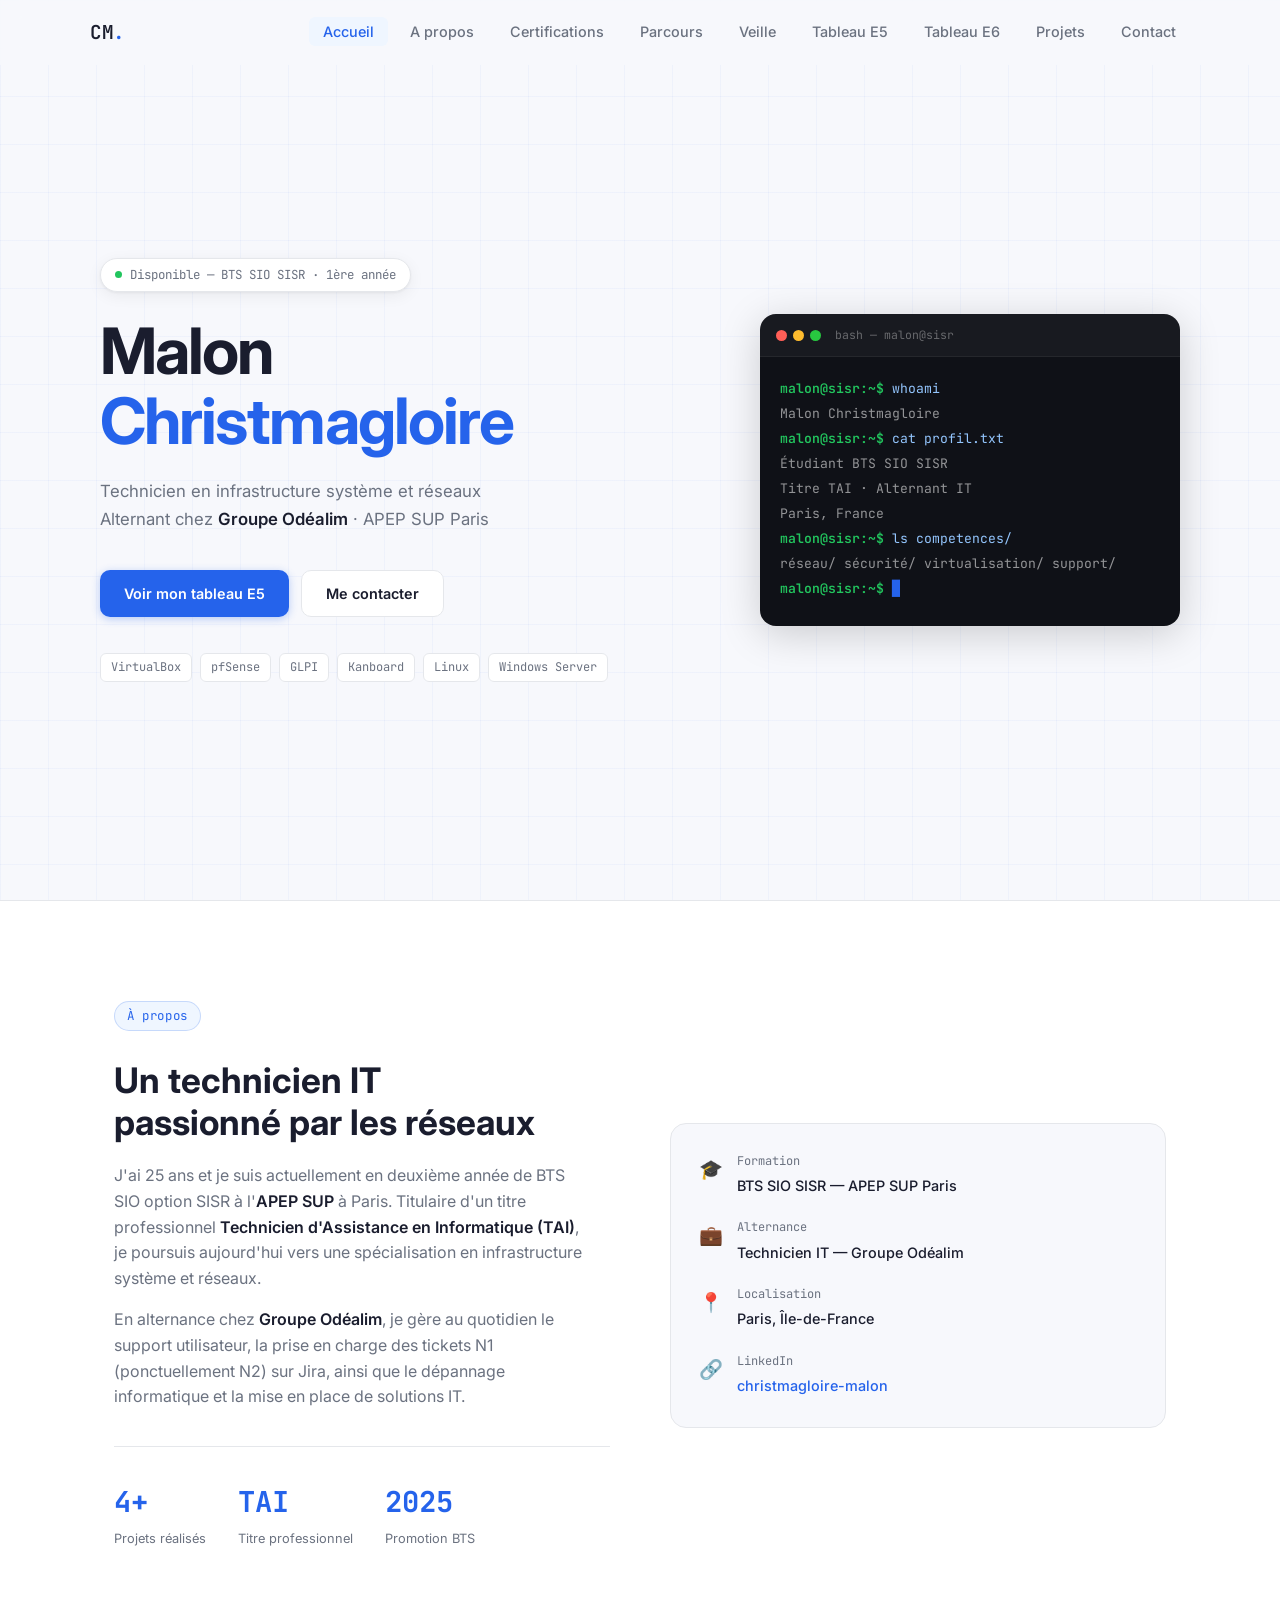
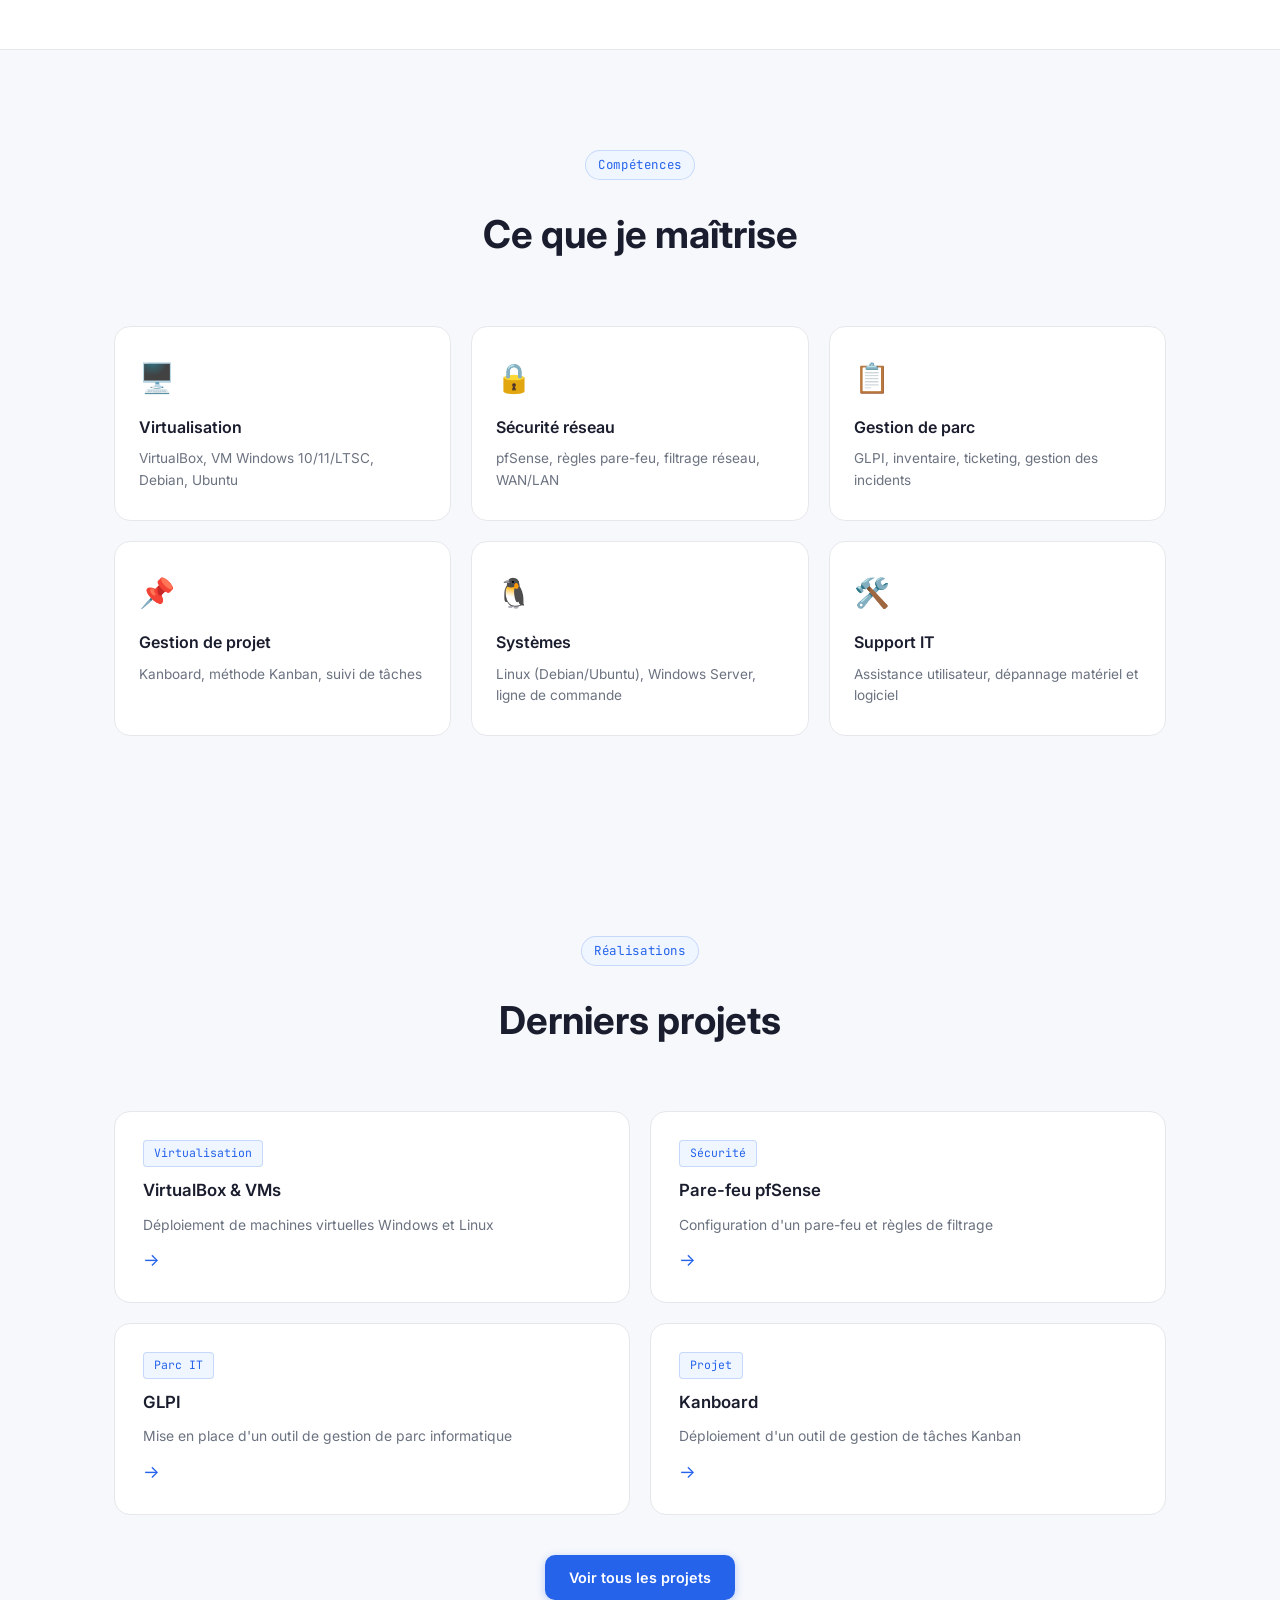
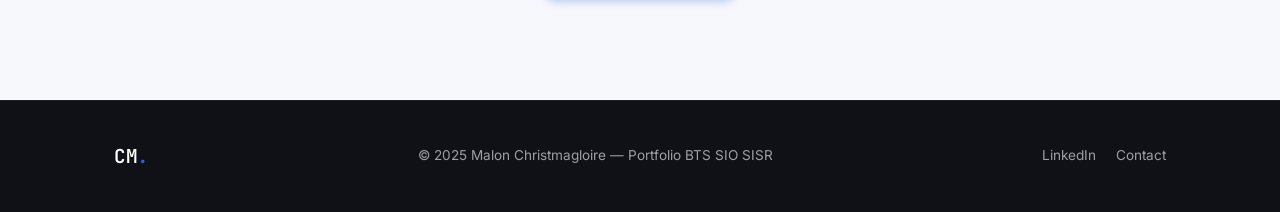
==== portfolio/index.html @ b747b964 "Premier commit - portfolio BTS SIO SISR" ====
<!DOCTYPE html>
<html lang="fr">
<head>
  <meta charset="UTF-8" />
  <meta name="viewport" content="width=device-width, initial-scale=1.0"/>
  <title>Malon Christmagloire — Portfolio BTS SIO SISR</title>
  <link rel="stylesheet" href="css/style.css" />
  <link href="https://fonts.googleapis.com/css2?family=Inter:wght@300;400;500;600;700&family=JetBrains+Mono:wght@400;600&display=swap" rel="stylesheet"/>
</head>
<body>

  <!-- NAV -->
  <nav class="navbar" id="navbar">
    <div class="nav-inner">
      <a href="index.html" class="nav-logo">CM<span class="accent">.</span></a>
      <ul class="nav-links">
        <li><a href="index.html" class="active">Accueil</a></li>
        <li><a href="pages/apropos.html">A propos</a></li>
        <li><a href="pages/Certifications.html">Certifications</a></li>
        <li><a href="pages/parcours.html">Parcours</a></li>
        <li><a href="pages/veille.html">Veille</a></li>
        <li><a href="pages/e5.html">Tableau E5</a></li>
        <li><a href="pages/e6.html">Tableau E6</a></li>
        <li><a href="pages/projets.html">Projets</a></li>
        <li><a href="pages/contact.html">Contact</a></li>
      </ul>
      <button class="burger" id="burger" aria-label="Menu">
        <span></span><span></span><span></span>
      </button>
    </div>
  </nav>

  <!-- HERO -->
  <section class="hero">
    <div class="hero-bg-grid"></div>
    <div class="hero-content">
      <div class="hero-badge reveal">
        <span class="dot"></span> Disponible — BTS SIO SISR · 1ère année
      </div>
      <h1 class="hero-title reveal">
        Malon<br><span class="accent">Christmagloire</span>
      </h1>
      <p class="hero-sub reveal">
        Technicien en infrastructure système et réseaux<br>
        Alternant chez <strong>Groupe Odéalim</strong> · APEP SUP Paris
      </p>
      <div class="hero-actions reveal">
        <a href="pages/e5.html" class="btn btn-primary">Voir mon tableau E5</a>
        <a href="pages/contact.html" class="btn btn-ghost">Me contacter</a>
      </div>
      <div class="hero-stack reveal">
        <span class="tag">VirtualBox</span>
        <span class="tag">pfSense</span>
        <span class="tag">GLPI</span>
        <span class="tag">Kanboard</span>
        <span class="tag">Linux</span>
        <span class="tag">Windows Server</span>
      </div>
    </div>
    <div class="hero-visual reveal">
      <div class="terminal">
        <div class="terminal-bar">
          <span class="t-dot red"></span>
          <span class="t-dot yellow"></span>
          <span class="t-dot green"></span>
          <span class="t-title">bash — malon@sisr</span>
        </div>
        <div class="terminal-body">
          <p><span class="t-prompt">malon@sisr:~$</span> <span class="t-cmd typed">whoami</span></p>
          <p class="t-out">Malon Christmagloire</p>
          <p><span class="t-prompt">malon@sisr:~$</span> <span class="t-cmd">cat profil.txt</span></p>
          <p class="t-out">Étudiant BTS SIO SISR</p>
          <p class="t-out">Titre TAI · Alternant IT</p>
          <p class="t-out">Paris, France</p>
          <p><span class="t-prompt">malon@sisr:~$</span> <span class="t-cmd">ls competences/</span></p>
          <p class="t-out accent-text">réseau/  sécurité/  virtualisation/  support/</p>
          <p><span class="t-prompt">malon@sisr:~$</span> <span class="t-cursor">█</span></p>
        </div>
      </div>
    </div>
  </section>

  <!-- À PROPOS -->
  <section class="section about" id="about">
    <div class="container">
      <div class="about-grid">
        <div class="about-text reveal">
          <span class="section-label">À propos</span>
          <h2>Un technicien IT<br>passionné par les réseaux</h2>
          <p>
            J'ai 25 ans et je suis actuellement en deuxième année de BTS SIO option SISR 
            à l'<strong>APEP SUP</strong> à Paris. Titulaire d'un titre professionnel 
            <strong>Technicien d'Assistance en Informatique (TAI)</strong>, je poursuis 
            aujourd'hui vers une spécialisation en infrastructure système et réseaux.
          </p>
          <p>
            En alternance chez <strong>Groupe Odéalim</strong>, je gère au quotidien 
            le support utilisateur, la prise en charge des tickets N1 (ponctuellement N2) sur Jira, ainsi que le dépannage informatique et la mise en place 
            de solutions IT.
          </p>
          <div class="about-stats">
            <div class="stat">
              <span class="stat-num">4+</span>
              <span class="stat-label">Projets réalisés</span>
            </div>
            <div class="stat">
              <span class="stat-num">TAI</span>
              <span class="stat-label">Titre professionnel</span>
            </div>
            <div class="stat">
              <span class="stat-num">2025</span>
              <span class="stat-label">Promotion BTS</span>
            </div>
          </div>
        </div>
        <div class="about-card reveal">
          <div class="info-card">
            <div class="info-row">
              <span class="info-icon">🎓</span>
              <div>
                <span class="info-title">Formation</span>
                <span class="info-val">BTS SIO SISR — APEP SUP Paris</span>
              </div>
            </div>
            <div class="info-row">
              <span class="info-icon">💼</span>
              <div>
                <span class="info-title">Alternance</span>
                <span class="info-val">Technicien IT — Groupe Odéalim</span>
              </div>
            </div>
            <div class="info-row">
              <span class="info-icon">📍</span>
              <div>
                <span class="info-title">Localisation</span>
                <span class="info-val">Paris, Île-de-France</span>
              </div>
            </div>
            <div class="info-row">
              <span class="info-icon">🔗</span>
              <div>
                <span class="info-title">LinkedIn</span>
                <a href="https://www.linkedin.com/in/christmagloire-malon-9b377a1b6/" target="_blank" class="info-link">christmagloire-malon</a>
              </div>
            </div>
          </div>
        </div>
      </div>
    </div>
  </section>

  <!-- COMPÉTENCES -->
  <section class="section skills-section">
    <div class="container">
      <div class="section-header reveal">
        <span class="section-label">Compétences</span>
        <h2>Ce que je maîtrise</h2>
      </div>
      <div class="skills-grid">
        <div class="skill-card reveal">
          <div class="skill-icon">🖥️</div>
          <h3>Virtualisation</h3>
          <p>VirtualBox, VM Windows 10/11/LTSC, Debian, Ubuntu</p>
        </div>
        <div class="skill-card reveal">
          <div class="skill-icon">🔒</div>
          <h3>Sécurité réseau</h3>
          <p>pfSense, règles pare-feu, filtrage réseau, WAN/LAN</p>
        </div>
        <div class="skill-card reveal">
          <div class="skill-icon">📋</div>
          <h3>Gestion de parc</h3>
          <p>GLPI, inventaire, ticketing, gestion des incidents</p>
        </div>
        <div class="skill-card reveal">
          <div class="skill-icon">📌</div>
          <h3>Gestion de projet</h3>
          <p>Kanboard, méthode Kanban, suivi de tâches</p>
        </div>
        <div class="skill-card reveal">
          <div class="skill-icon">🐧</div>
          <h3>Systèmes</h3>
          <p>Linux (Debian/Ubuntu), Windows Server, ligne de commande</p>
        </div>
        <div class="skill-card reveal">
          <div class="skill-icon">🛠️</div>
          <h3>Support IT</h3>
          <p>Assistance utilisateur, dépannage matériel et logiciel</p>
        </div>
      </div>
    </div>
  </section>

  <!-- PROJETS APERÇU -->
  <section class="section projects-preview">
    <div class="container">
      <div class="section-header reveal">
        <span class="section-label">Réalisations</span>
        <h2>Derniers projets</h2>
      </div>
      <div class="projects-grid">
        <a href="pages/projets.html#virtualbox" class="project-card reveal">
          <div class="project-tag">Virtualisation</div>
          <h3>VirtualBox & VMs</h3>
          <p>Déploiement de machines virtuelles Windows et Linux</p>
          <span class="project-arrow">→</span>
        </a>
        <a href="pages/projets.html#pfsense" class="project-card reveal">
          <div class="project-tag">Sécurité</div>
          <h3>Pare-feu pfSense</h3>
          <p>Configuration d'un pare-feu et règles de filtrage</p>
          <span class="project-arrow">→</span>
        </a>
        <a href="pages/projets.html#glpi" class="project-card reveal">
          <div class="project-tag">Parc IT</div>
          <h3>GLPI</h3>
          <p>Mise en place d'un outil de gestion de parc informatique</p>
          <span class="project-arrow">→</span>
        </a>
        <a href="pages/projets.html#kanboard" class="project-card reveal">
          <div class="project-tag">Projet</div>
          <h3>Kanboard</h3>
          <p>Déploiement d'un outil de gestion de tâches Kanban</p>
          <span class="project-arrow">→</span>
        </a>
      </div>
      <div class="center reveal">
        <a href="pages/projets.html" class="btn btn-primary">Voir tous les projets</a>
      </div>
    </div>
  </section>

  <!-- FOOTER -->
  <footer class="footer">
    <div class="container">
      <div class="footer-inner">
        <span class="nav-logo">CM<span class="accent">.</span></span>
        <p>© 2025 Malon Christmagloire — Portfolio BTS SIO SISR</p>
        <div class="footer-links">
          <a href="https://www.linkedin.com/in/christmagloire-malon-9b377a1b6/" target="_blank">LinkedIn</a>
          <a href="pages/contact.html">Contact</a>
        </div>
      </div>
    </div>
  </footer>

  <script src="js/main.js"></script>
</body>
</html>
---- portfolio/css/style.css ----
/* ============================================
   PORTFOLIO — Malon Christmagloire
   BTS SIO SISR — Style tech clair + professionnel
   ============================================ */

/* TOKENS */
:root {
  --bg:          #F7F8FC;
  --bg-card:     #FFFFFF;
  --bg-dark:     #0F1117;
  --text:        #1A1D2E;
  --text-muted:  #6B7280;
  --accent:      #2563EB;
  --accent-light:#EFF6FF;
  --accent-glow: rgba(37,99,235,0.15);
  --border:      #E5E7EB;
  --border-strong:#CBD5E1;
  --mono:        'JetBrains Mono', monospace;
  --sans:        'Inter', system-ui, sans-serif;
  --radius:      10px;
  --radius-lg:   16px;
  --shadow:      0 1px 3px rgba(0,0,0,0.06), 0 4px 16px rgba(0,0,0,0.06);
  --shadow-hover:0 4px 24px rgba(37,99,235,0.15);
  --transition:  0.3s cubic-bezier(0.4, 0, 0.2, 1);
}

/* RESET */
*, *::before, *::after { box-sizing: border-box; margin: 0; padding: 0; }
html { scroll-behavior: smooth; }
body {
  font-family: var(--sans);
  background: var(--bg);
  color: var(--text);
  line-height: 1.6;
  overflow-x: hidden;
}
a { color: inherit; text-decoration: none; }
img { max-width: 100%; display: block; }

/* UTILS */
.container { max-width: 1100px; margin: 0 auto; padding: 0 24px; }
.accent { color: var(--accent); }
.accent-text { color: var(--accent); }
.center { text-align: center; margin-top: 40px; }
.section { padding: 100px 0; }
.section-label {
  display: inline-block;
  font-family: var(--mono);
  font-size: 0.78rem;
  color: var(--accent);
  background: var(--accent-light);
  border: 1px solid rgba(37,99,235,0.2);
  padding: 4px 12px;
  border-radius: 20px;
  margin-bottom: 16px;
  letter-spacing: 0.05em;
}
.section-header { text-align: center; margin-bottom: 60px; }
.section-header h2 { font-size: clamp(1.8rem, 3vw, 2.4rem); font-weight: 700; margin-top: 8px; }

/* REVEAL ANIMATION */
.reveal {
  opacity: 0;
  transform: translateY(28px);
  transition: opacity 0.6s var(--transition), transform 0.6s var(--transition);
}
.reveal.visible {
  opacity: 1;
  transform: translateY(0);
}
@media (prefers-reduced-motion: reduce) {
  .reveal { opacity: 1; transform: none; transition: none; }
}

/* NAVBAR */
.navbar {
  position: fixed;
  top: 0; left: 0; right: 0;
  z-index: 100;
  padding: 0 24px;
  background: rgba(247,248,252,0.85);
  backdrop-filter: blur(12px);
  border-bottom: 1px solid transparent;
  transition: border-color var(--transition), box-shadow var(--transition);
}
.navbar.scrolled {
  border-bottom-color: var(--border);
  box-shadow: 0 1px 12px rgba(0,0,0,0.06);
}
.nav-inner {
  max-width: 1100px;
  margin: 0 auto;
  height: 64px;
  display: flex;
  align-items: center;
  justify-content: space-between;
}
.nav-logo {
  font-family: var(--mono);
  font-size: 1.2rem;
  font-weight: 600;
  color: var(--text);
  letter-spacing: -0.02em;
}
.nav-links {
  display: flex;
  gap: 8px;
  list-style: none;
}
.nav-links a {
  font-size: 0.9rem;
  font-weight: 500;
  color: var(--text-muted);
  padding: 6px 14px;
  border-radius: 6px;
  transition: color var(--transition), background var(--transition);
}
.nav-links a:hover, .nav-links a.active {
  color: var(--accent);
  background: var(--accent-light);
}
.burger {
  display: none;
  flex-direction: column;
  gap: 5px;
  background: none;
  border: none;
  cursor: pointer;
  padding: 4px;
}
.burger span {
  display: block;
  width: 22px;
  height: 2px;
  background: var(--text);
  border-radius: 2px;
  transition: var(--transition);
}

/* HERO */
.hero {
  min-height: 100vh;
  display: grid;
  grid-template-columns: 1fr 1fr;
  align-items: center;
  gap: 60px;
  padding: 120px 60px 80px;
  max-width: 1200px;
  margin: 0 auto;
  position: relative;
}
.hero-bg-grid {
  position: fixed;
  inset: 0;
  background-image:
    linear-gradient(rgba(37,99,235,0.04) 1px, transparent 1px),
    linear-gradient(90deg, rgba(37,99,235,0.04) 1px, transparent 1px);
  background-size: 48px 48px;
  pointer-events: none;
  z-index: -1;
}
.hero-badge {
  display: inline-flex;
  align-items: center;
  gap: 8px;
  font-family: var(--mono);
  font-size: 0.78rem;
  color: var(--text-muted);
  background: var(--bg-card);
  border: 1px solid var(--border);
  padding: 6px 14px;
  border-radius: 20px;
  margin-bottom: 24px;
  box-shadow: var(--shadow);
}
.dot {
  width: 7px; height: 7px;
  border-radius: 50%;
  background: #22C55E;
  animation: pulse 2s infinite;
}
@keyframes pulse {
  0%, 100% { opacity: 1; transform: scale(1); }
  50% { opacity: 0.5; transform: scale(0.85); }
}
.hero-title {
  font-size: clamp(2.8rem, 5vw, 4.2rem);
  font-weight: 700;
  line-height: 1.1;
  letter-spacing: -0.03em;
  margin-bottom: 20px;
}
.hero-sub {
  font-size: 1.05rem;
  color: var(--text-muted);
  margin-bottom: 36px;
  line-height: 1.7;
}
.hero-sub strong { color: var(--text); font-weight: 600; }
.hero-actions {
  display: flex;
  gap: 12px;
  flex-wrap: wrap;
  margin-bottom: 36px;
}
.hero-stack {
  display: flex;
  flex-wrap: wrap;
  gap: 8px;
}

/* BUTTONS */
.btn {
  display: inline-flex;
  align-items: center;
  gap: 8px;
  padding: 11px 24px;
  border-radius: var(--radius);
  font-size: 0.9rem;
  font-weight: 600;
  transition: all var(--transition);
  cursor: pointer;
  border: none;
}
.btn-primary {
  background: var(--accent);
  color: #fff;
  box-shadow: 0 2px 8px rgba(37,99,235,0.3);
}
.btn-primary:hover {
  background: #1d4ed8;
  box-shadow: 0 4px 16px rgba(37,99,235,0.4);
  transform: translateY(-1px);
}
.btn-ghost {
  background: var(--bg-card);
  color: var(--text);
  border: 1px solid var(--border);
}
.btn-ghost:hover {
  border-color: var(--accent);
  color: var(--accent);
  transform: translateY(-1px);
}

/* TAGS */
.tag {
  font-family: var(--mono);
  font-size: 0.75rem;
  background: var(--bg-card);
  border: 1px solid var(--border);
  padding: 4px 10px;
  border-radius: 6px;
  color: var(--text-muted);
  transition: border-color var(--transition), color var(--transition);
}
.tag:hover { border-color: var(--accent); color: var(--accent); }

/* TERMINAL */
.hero-visual { display: flex; justify-content: flex-end; }
.terminal {
  width: 100%;
  max-width: 420px;
  background: var(--bg-dark);
  border-radius: var(--radius-lg);
  overflow: hidden;
  box-shadow: 0 8px 40px rgba(0,0,0,0.18), 0 0 0 1px rgba(255,255,255,0.06);
  font-family: var(--mono);
}
.terminal-bar {
  display: flex;
  align-items: center;
  gap: 6px;
  padding: 12px 16px;
  background: rgba(255,255,255,0.04);
  border-bottom: 1px solid rgba(255,255,255,0.06);
}
.t-dot {
  width: 11px; height: 11px;
  border-radius: 50%;
}
.t-dot.red    { background: #FF5F57; }
.t-dot.yellow { background: #FEBC2E; }
.t-dot.green  { background: #28C840; }
.t-title {
  font-size: 0.72rem;
  color: rgba(255,255,255,0.35);
  margin-left: 8px;
}
.terminal-body {
  padding: 20px 20px 24px;
  font-size: 0.82rem;
  line-height: 1.9;
  color: rgba(255,255,255,0.75);
}
.t-prompt { color: #22C55E; font-weight: 600; }
.t-cmd { color: #93C5FD; }
.t-out { color: rgba(255,255,255,0.55); padding-left: 0; }
.t-cursor {
  color: var(--accent);
  animation: blink 1.2s step-end infinite;
}
@keyframes blink { 0%,100%{opacity:1} 50%{opacity:0} }

/* ABOUT */
.about { background: var(--bg-card); border-top: 1px solid var(--border); border-bottom: 1px solid var(--border); }
.about-grid { display: grid; grid-template-columns: 1fr 1fr; gap: 60px; align-items: center; }
.about-text h2 { font-size: clamp(1.6rem, 3vw, 2.2rem); font-weight: 700; margin: 12px 0 20px; line-height: 1.2; }
.about-text p { color: var(--text-muted); margin-bottom: 16px; max-width: 480px; }
.about-text strong { color: var(--text); font-weight: 600; }
.about-stats {
  display: flex;
  gap: 32px;
  margin-top: 36px;
  padding-top: 32px;
  border-top: 1px solid var(--border);
}
.stat { display: flex; flex-direction: column; gap: 4px; }
.stat-num { font-size: 1.8rem; font-weight: 700; color: var(--accent); font-family: var(--mono); }
.stat-label { font-size: 0.8rem; color: var(--text-muted); }

.info-card {
  background: var(--bg);
  border: 1px solid var(--border);
  border-radius: var(--radius-lg);
  padding: 28px;
  display: flex;
  flex-direction: column;
  gap: 20px;
}
.info-row { display: flex; align-items: flex-start; gap: 14px; }
.info-icon { font-size: 1.2rem; margin-top: 2px; }
.info-title { display: block; font-size: 0.75rem; color: var(--text-muted); font-family: var(--mono); margin-bottom: 2px; }
.info-val { font-size: 0.9rem; font-weight: 500; color: var(--text); }
.info-link { color: var(--accent); font-size: 0.9rem; font-weight: 500; }
.info-link:hover { text-decoration: underline; }

/* SKILLS */
.skills-grid {
  display: grid;
  grid-template-columns: repeat(3, 1fr);
  gap: 20px;
}
.skill-card {
  background: var(--bg-card);
  border: 1px solid var(--border);
  border-radius: var(--radius-lg);
  padding: 28px 24px;
  transition: border-color var(--transition), box-shadow var(--transition), transform var(--transition);
}
.skill-card:hover {
  border-color: var(--accent);
  box-shadow: var(--shadow-hover);
  transform: translateY(-3px);
}
.skill-icon { font-size: 1.8rem; margin-bottom: 14px; }
.skill-card h3 { font-size: 1rem; font-weight: 600; margin-bottom: 8px; }
.skill-card p { font-size: 0.85rem; color: var(--text-muted); line-height: 1.6; }

/* PROJECTS PREVIEW */
.projects-preview { background: var(--bg); }
.projects-grid {
  display: grid;
  grid-template-columns: repeat(2, 1fr);
  gap: 20px;
  margin-bottom: 0;
}
.project-card {
  background: var(--bg-card);
  border: 1px solid var(--border);
  border-radius: var(--radius-lg);
  padding: 28px;
  display: flex;
  flex-direction: column;
  gap: 10px;
  transition: border-color var(--transition), box-shadow var(--transition), transform var(--transition);
  position: relative;
  overflow: hidden;
}
.project-card::before {
  content: '';
  position: absolute;
  top: 0; left: 0; right: 0;
  height: 3px;
  background: var(--accent);
  transform: scaleX(0);
  transform-origin: left;
  transition: transform var(--transition);
}
.project-card:hover::before { transform: scaleX(1); }
.project-card:hover {
  border-color: var(--accent);
  box-shadow: var(--shadow-hover);
  transform: translateY(-3px);
}
.project-tag {
  font-family: var(--mono);
  font-size: 0.72rem;
  color: var(--accent);
  background: var(--accent-light);
  border: 1px solid rgba(37,99,235,0.2);
  padding: 3px 10px;
  border-radius: 4px;
  width: fit-content;
}
.project-card h3 { font-size: 1.05rem; font-weight: 600; }
.project-card p { font-size: 0.87rem; color: var(--text-muted); flex: 1; }
.project-arrow {
  font-size: 1.1rem;
  color: var(--accent);
  transition: transform var(--transition);
}
.project-card:hover .project-arrow { transform: translateX(4px); }

/* FOOTER */
.footer {
  background: var(--bg-dark);
  color: rgba(255,255,255,0.6);
  padding: 40px 0;
  border-top: 1px solid rgba(255,255,255,0.06);
}
.footer-inner {
  display: flex;
  align-items: center;
  justify-content: space-between;
  flex-wrap: wrap;
  gap: 16px;
}
.footer .nav-logo { color: #fff; }
.footer p { font-size: 0.85rem; }
.footer-links { display: flex; gap: 20px; }
.footer-links a { font-size: 0.85rem; transition: color var(--transition); }
.footer-links a:hover { color: var(--accent); }

/* ============================================
   PAGE E5
   ============================================ */
.page-hero {
  padding: 120px 0 60px;
  text-align: center;
  border-bottom: 1px solid var(--border);
  background: var(--bg-card);
}
.page-hero h1 { font-size: clamp(2rem, 4vw, 3rem); font-weight: 700; margin: 12px 0; }
.page-hero p { color: var(--text-muted); max-width: 560px; margin: 0 auto; }

.e5-table-wrap { overflow-x: auto; }
.e5-table {
  width: 100%;
  border-collapse: collapse;
  font-size: 0.9rem;
  background: var(--bg-card);
  border-radius: var(--radius-lg);
  overflow: hidden;
  box-shadow: var(--shadow);
}
.e5-table thead { background: var(--accent); color: #fff; }
.e5-table th {
  padding: 14px 20px;
  text-align: left;
  font-weight: 600;
  font-size: 0.82rem;
  letter-spacing: 0.03em;
}
.e5-table td {
  padding: 14px 20px;
  border-bottom: 1px solid var(--border);
  color: var(--text);
}
.e5-table tr:last-child td { border-bottom: none; }
.e5-table tr:hover td { background: var(--accent-light); }
.badge {
  display: inline-block;
  font-family: var(--mono);
  font-size: 0.72rem;
  padding: 3px 10px;
  border-radius: 4px;
  font-weight: 500;
}
.badge-school { background: #EFF6FF; color: #1d4ed8; border: 1px solid rgba(37,99,235,0.2); }
.badge-pro    { background: #F0FDF4; color: #15803d; border: 1px solid rgba(34,197,94,0.2); }
.e5-table a { color: var(--accent); font-weight: 500; }
.e5-table a:hover { text-decoration: underline; }

/* PAGE PROJETS */
.project-detail {
  background: var(--bg-card);
  border: 1px solid var(--border);
  border-radius: var(--radius-lg);
  padding: 40px;
  margin-bottom: 32px;
  transition: box-shadow var(--transition);
}
.project-detail:hover { box-shadow: var(--shadow-hover); }
.project-detail-header {
  display: flex;
  align-items: flex-start;
  justify-content: space-between;
  margin-bottom: 20px;
  flex-wrap: wrap;
  gap: 12px;
}
.project-detail h2 { font-size: 1.4rem; font-weight: 700; }
.project-detail p { color: var(--text-muted); margin-bottom: 16px; line-height: 1.7; }
.project-meta { display: flex; flex-wrap: wrap; gap: 8px; margin-top: 20px; }
.screenshot-placeholder {
  background: var(--bg);
  border: 2px dashed var(--border-strong);
  border-radius: var(--radius);
  padding: 40px;
  text-align: center;
  color: var(--text-muted);
  font-size: 0.85rem;
  margin: 20px 0;
}
.screenshot-placeholder span { display: block; font-size: 2rem; margin-bottom: 8px; }

/* CONTACT */
.contact-grid { display: grid; grid-template-columns: 1fr 1fr; gap: 60px; align-items: start; }
.contact-form { display: flex; flex-direction: column; gap: 16px; }
.form-group { display: flex; flex-direction: column; gap: 6px; }
.form-group label { font-size: 0.85rem; font-weight: 500; color: var(--text); }
.form-group input, .form-group textarea {
  background: var(--bg-card);
  border: 1px solid var(--border);
  border-radius: var(--radius);
  padding: 11px 14px;
  font-family: var(--sans);
  font-size: 0.9rem;
  color: var(--text);
  transition: border-color var(--transition), box-shadow var(--transition);
  resize: vertical;
}
.form-group input:focus, .form-group textarea:focus {
  outline: none;
  border-color: var(--accent);
  box-shadow: 0 0 0 3px var(--accent-glow);
}

/* RESPONSIVE */
@media (max-width: 900px) {
  .hero { grid-template-columns: 1fr; padding: 100px 24px 60px; gap: 40px; }
  .hero-visual { justify-content: center; }
  .about-grid { grid-template-columns: 1fr; }
  .skills-grid { grid-template-columns: repeat(2, 1fr); }
  .projects-grid { grid-template-columns: 1fr; }
  .contact-grid { grid-template-columns: 1fr; }
}
@media (max-width: 600px) {
  .nav-links { display: none; }
  .nav-links.open {
    display: flex;
    flex-direction: column;
    position: absolute;
    top: 64px; left: 0; right: 0;
    background: var(--bg-card);
    border-bottom: 1px solid var(--border);
    padding: 16px 24px;
  }
  .burger { display: flex; }
  .skills-grid { grid-template-columns: 1fr; }
  .about-stats { flex-direction: column; gap: 16px; }
  .hero-title { font-size: 2.4rem; }
  .terminal { max-width: 100%; }
}
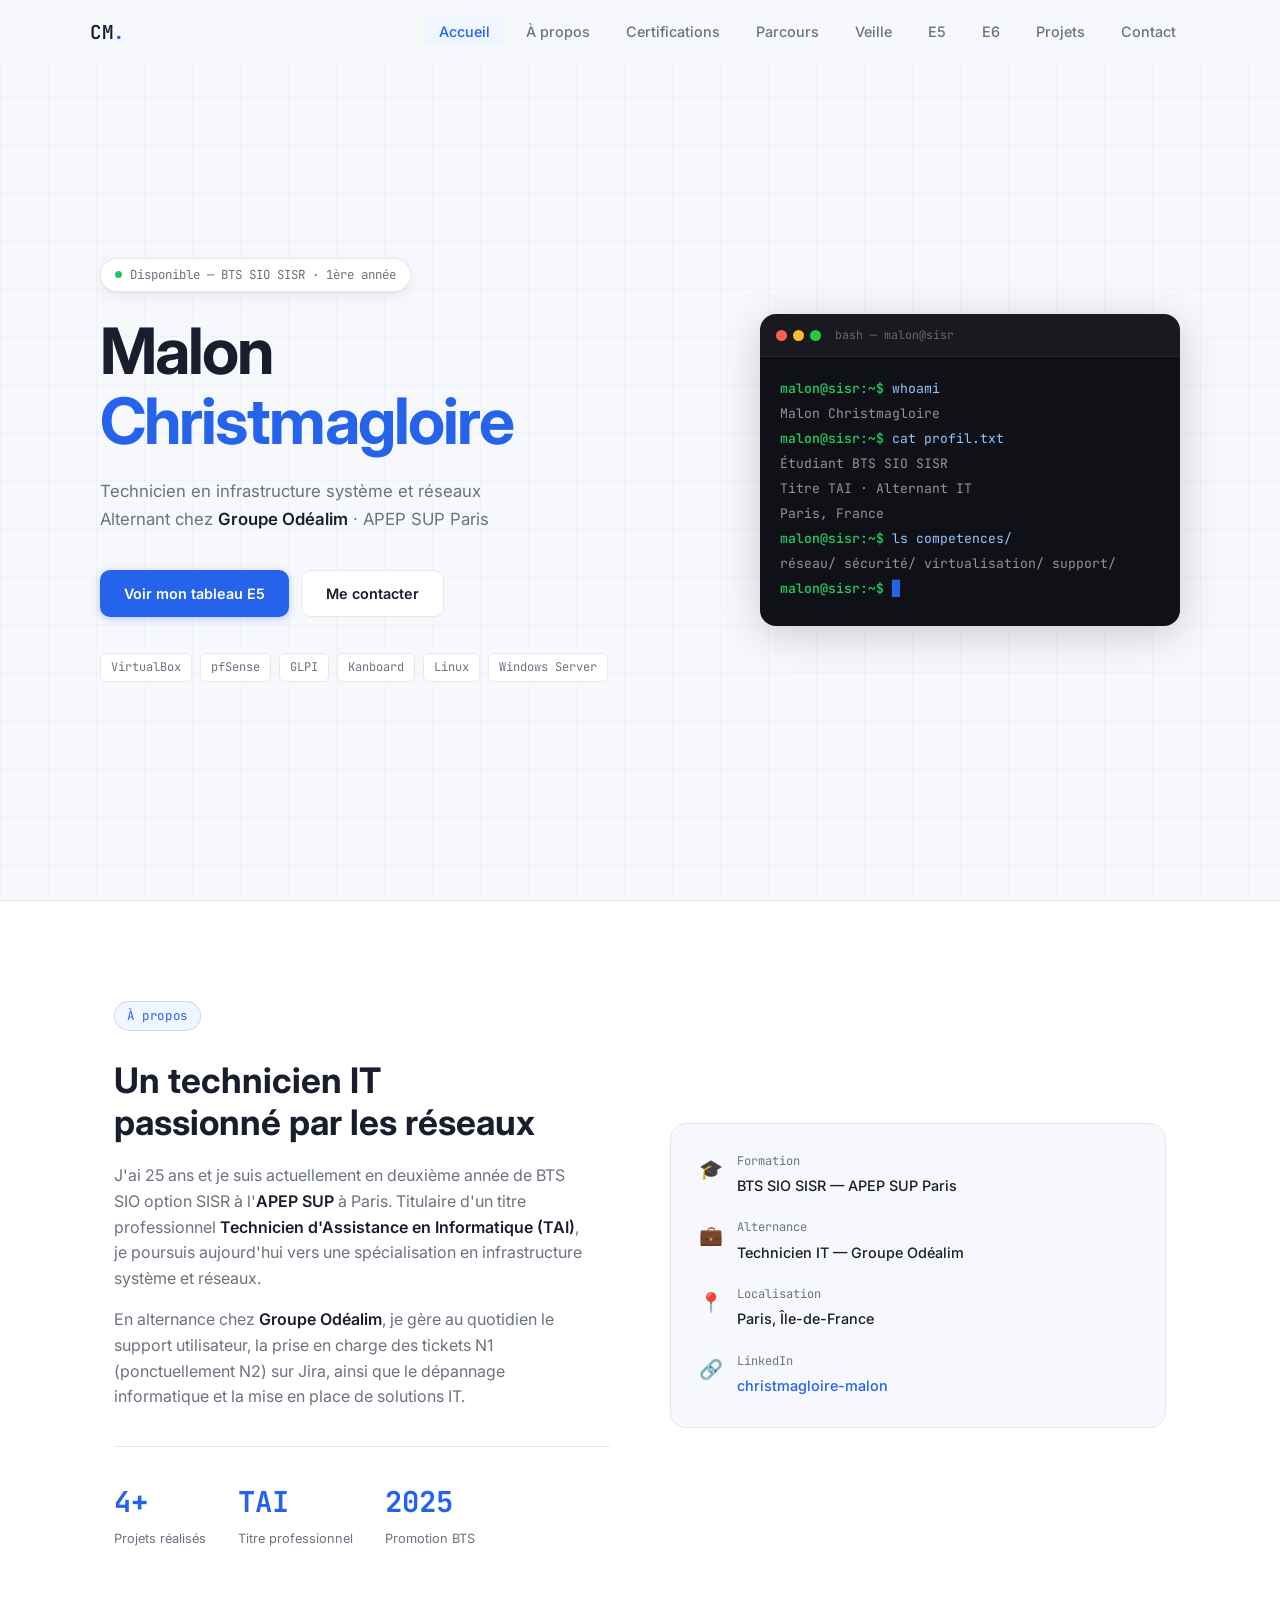
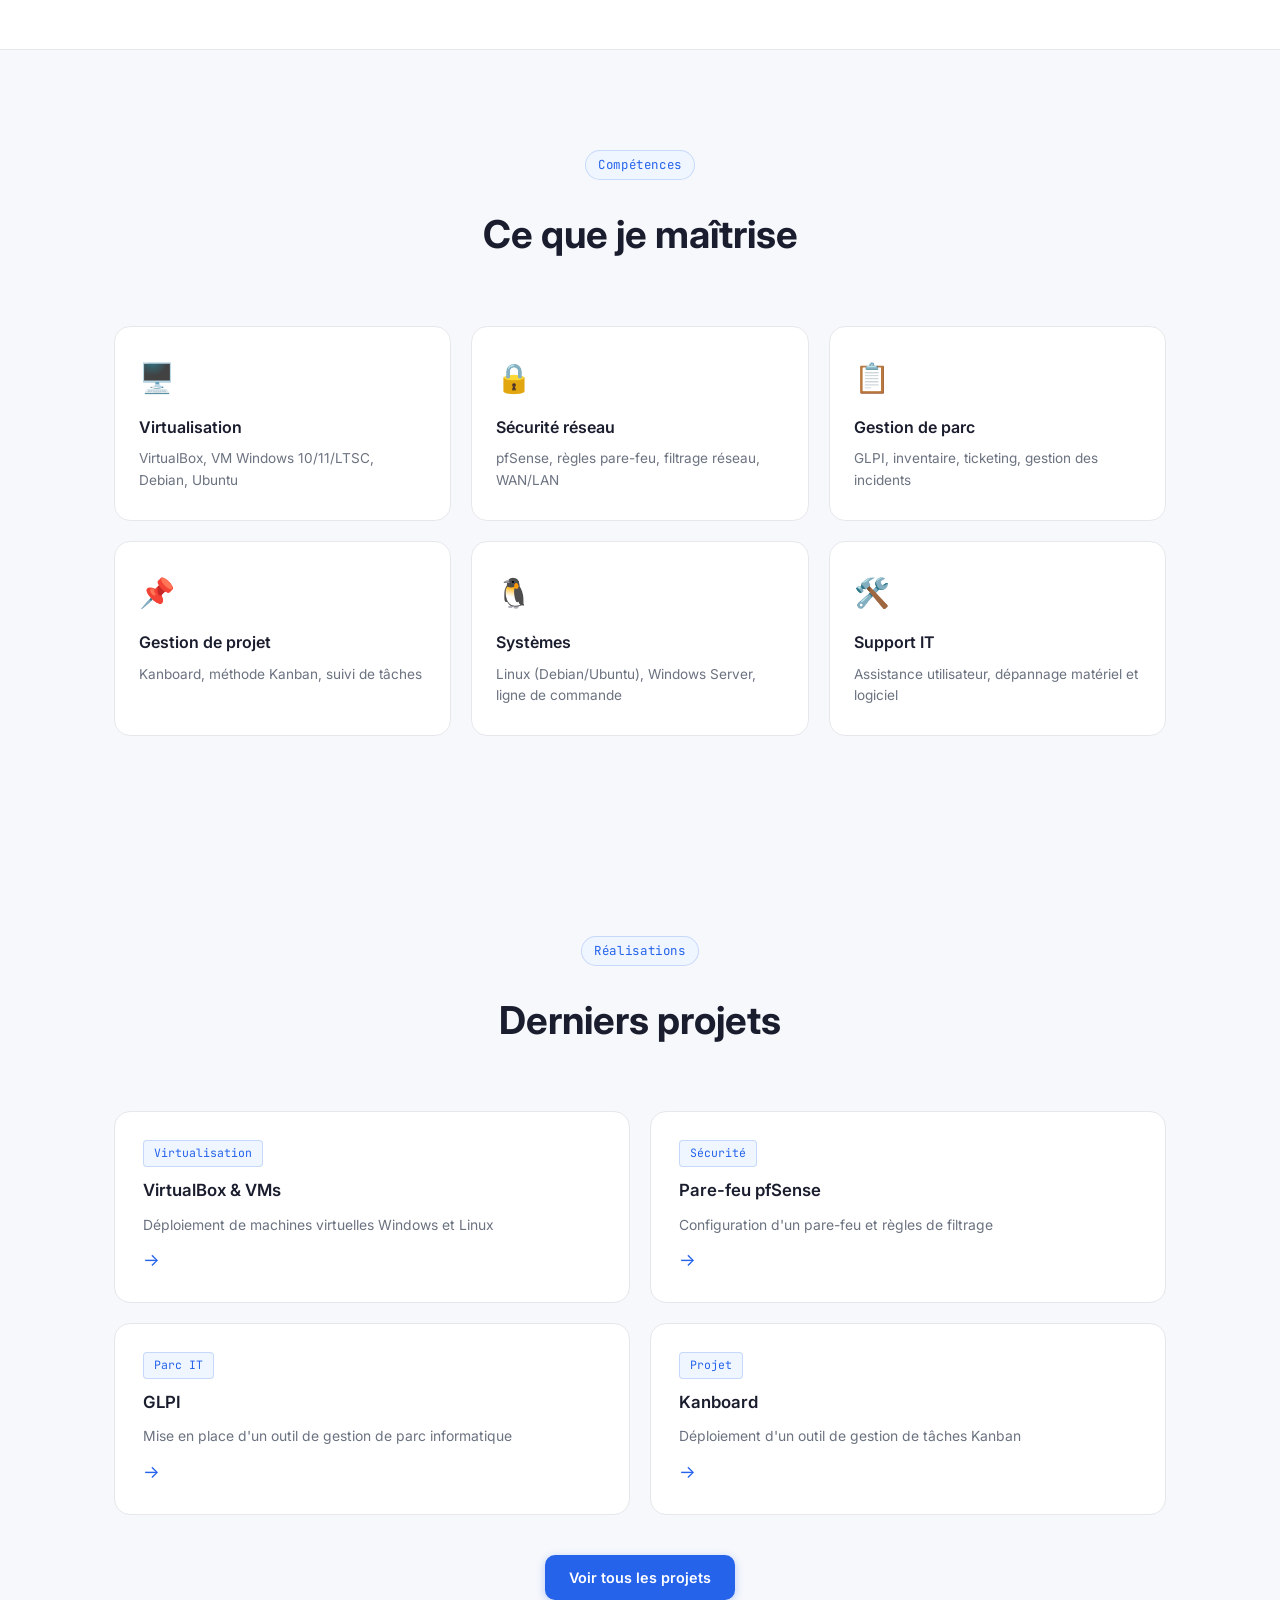
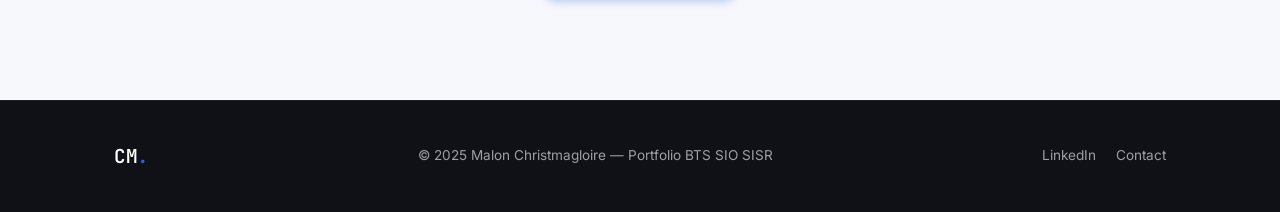
==== commit eeb115c3: "Mise à jour navbar" ====
--- a/portfolio/index.html
+++ b/portfolio/index.html
@@ -15,12 +15,12 @@
       <a href="index.html" class="nav-logo">CM<span class="accent">.</span></a>
       <ul class="nav-links">
         <li><a href="index.html" class="active">Accueil</a></li>
-        <li><a href="pages/apropos.html">A propos</a></li>
+        <li><a href="pages/apropos.html">À propos</a></li>
         <li><a href="pages/Certifications.html">Certifications</a></li>
         <li><a href="pages/parcours.html">Parcours</a></li>
         <li><a href="pages/veille.html">Veille</a></li>
-        <li><a href="pages/e5.html">Tableau E5</a></li>
-        <li><a href="pages/e6.html">Tableau E6</a></li>
+        <li><a href="pages/e5.html">E5</a></li>
+        <li><a href="pages/e6.html">E6</a></li>
         <li><a href="pages/projets.html">Projets</a></li>
         <li><a href="pages/contact.html">Contact</a></li>
       </ul>
